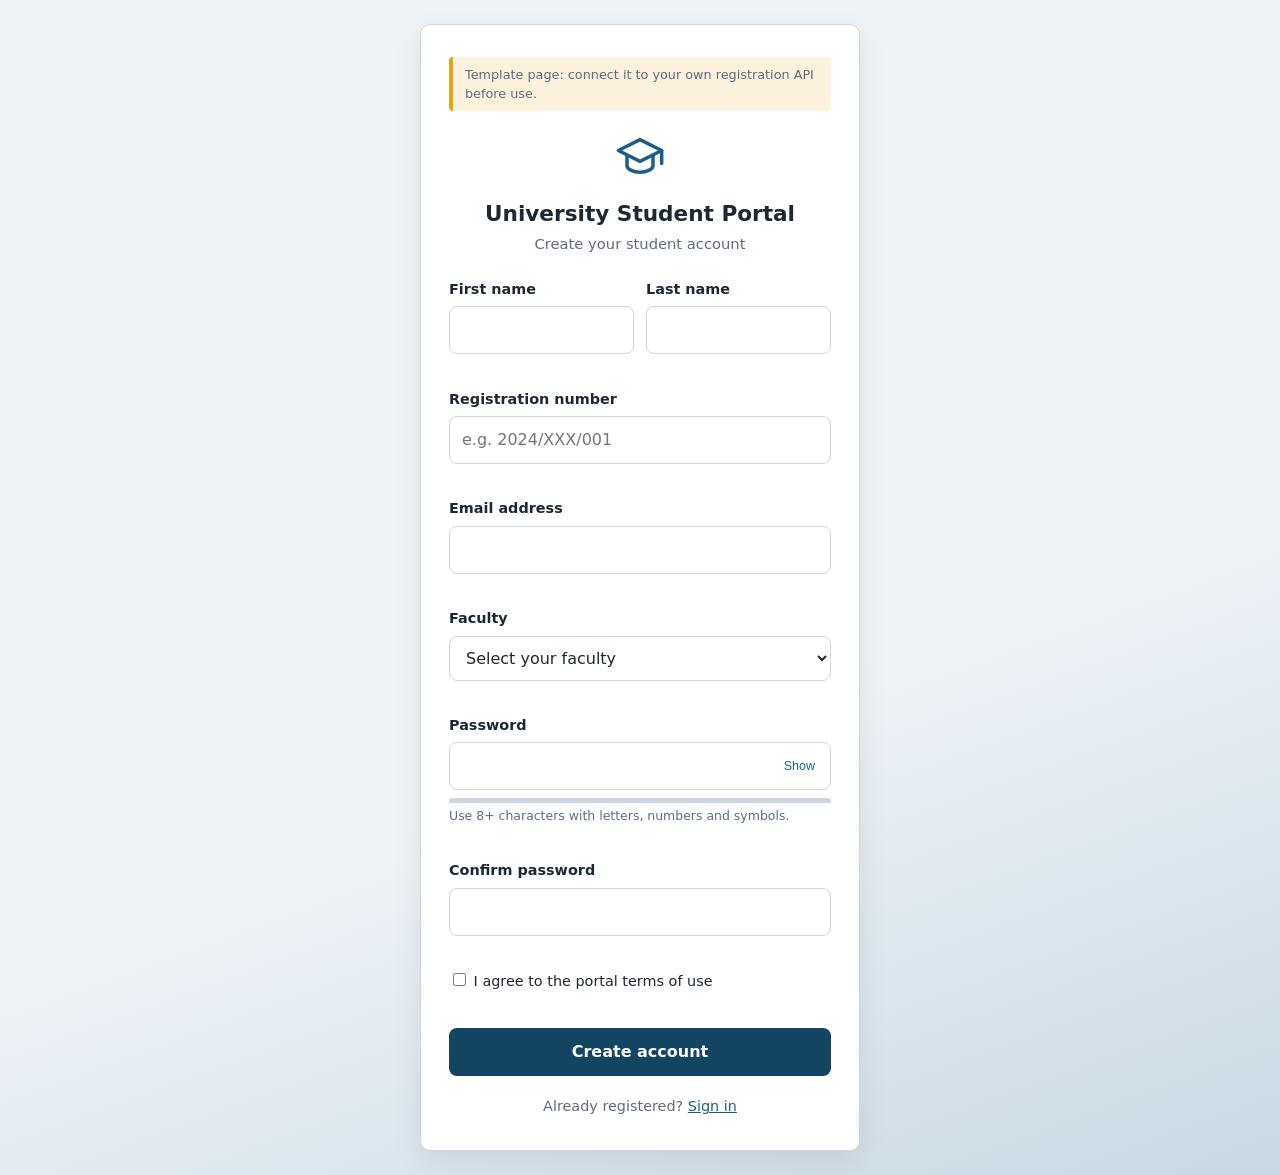
==== index.html @ 55754a1e "Rename signup.html to index.html" ====
<!DOCTYPE html>
<html lang="en">
<head>
  <meta charset="UTF-8">
  <meta name="viewport" content="width=device-width, initial-scale=1">
  <meta name="description" content="Student portal sign-up template">
  <title>Student Sign Up | University Student Portal</title>
  <link rel="stylesheet" href="styles.css">
  <script src="app.js" defer></script>
</head>
<body>
  <main class="card">
    <p class="demo-banner">Template page: connect it to your own registration API before use.</p>

    <header class="brand">
      <svg viewBox="0 0 24 24" fill="none" stroke="currentColor" stroke-width="1.6" stroke-linecap="round" stroke-linejoin="round" aria-hidden="true">
        <path d="M2 9l10-5 10 5-10 5z"/><path d="M6 11.5V16c0 1.5 2.7 3 6 3s6-1.5 6-3v-4.5"/><path d="M22 9v6"/>
      </svg>
      <h1 data-institution>University Student Portal</h1>
      <p>Create your student account</p>
    </header>

    <div id="alert" class="alert" role="alert" aria-live="polite"></div>

    <form id="signup-form" novalidate>
      <div class="row">
        <div class="field">
          <label for="firstName">First name</label>
          <input id="firstName" name="firstName" type="text" autocomplete="given-name" required>
          <p class="error" id="firstName-error"></p>
        </div>
        <div class="field">
          <label for="lastName">Last name</label>
          <input id="lastName" name="lastName" type="text" autocomplete="family-name" required>
          <p class="error" id="lastName-error"></p>
        </div>
      </div>

      <div class="field">
        <label for="regNo">Registration number</label>
        <input id="regNo" name="regNo" type="text" autocomplete="off" placeholder="e.g. 2024/XXX/001" required>
        <p class="error" id="regNo-error"></p>
      </div>

      <div class="field">
        <label for="email">Email address</label>
        <input id="email" name="email" type="email" autocomplete="email" required>
        <p class="error" id="email-error"></p>
      </div>

      <div class="field">
        <label for="faculty">Faculty</label>
        <select id="faculty" name="faculty" required>
          <option value="">Select your faculty</option>
          <option>Applied Sciences</option>
          <option>Computing and Informatics</option>
          <option>Engineering</option>
          <option>Medicine</option>
          <option>Business and Management</option>
          <option>Interdisciplinary Studies</option>
        </select>
        <p class="error" id="faculty-error"></p>
      </div>

      <div class="field">
        <label for="password">Password</label>
        <div class="password-wrap">
          <input id="password" name="password" type="password" autocomplete="new-password" required minlength="8" aria-describedby="strength-label">
          <button type="button" class="toggle-pw" data-toggle="password" aria-label="Show password">Show</button>
        </div>
        <div class="strength" aria-hidden="true"><span id="strength-bar"></span></div>
        <p class="strength-label" id="strength-label">Use 8+ characters with letters, numbers and symbols.</p>
        <p class="error" id="password-error"></p>
      </div>

      <div class="field">
        <label for="confirm">Confirm password</label>
        <input id="confirm" name="confirm" type="password" autocomplete="new-password" required>
        <p class="error" id="confirm-error"></p>
      </div>

      <div class="field">
        <label style="font-weight:400"><input type="checkbox" id="terms" style="width:auto"> I agree to the portal terms of use</label>
        <p class="error" id="terms-error"></p>
      </div>

      <button class="btn" type="submit">Create account</button>
    </form>

    <p class="switch">Already registered? <a href="login.html">Sign in</a></p>
  </main>
</body>
</html>
---- styles.css ----
/* Student portal template: shared styles (no external dependencies) */
:root {
  --brand: #1b5e8c;
  --brand-dark: #134563;
  --accent: #e8a317;
  --bg: #eef3f7;
  --card: #ffffff;
  --text: #1c2833;
  --muted: #5d6d7e;
  --border: #ccd6df;
  --error: #c0392b;
  --success: #1e8449;
  --radius: 10px;
  --font: system-ui, -apple-system, "Segoe UI", Roboto, Arial, sans-serif;
}

@media (prefers-color-scheme: dark) {
  :root {
    --bg: #0f1a22;
    --card: #17242e;
    --text: #e8eef2;
    --muted: #9fb0bd;
    --border: #2f4352;
    --brand: #4aa3d8;
    --brand-dark: #2d84b8;
    --error: #ff7b6b;
    --success: #58d68d;
  }
}

*, *::before, *::after { box-sizing: border-box; }

body {
  margin: 0;
  min-height: 100vh;
  display: grid;
  place-items: center;
  padding: 24px 16px;
  font-family: var(--font);
  color: var(--text);
  background: linear-gradient(160deg, var(--bg) 60%, color-mix(in srgb, var(--brand) 18%, var(--bg)));
  line-height: 1.5;
}

.card {
  width: 100%;
  max-width: 440px;
  background: var(--card);
  border: 1px solid var(--border);
  border-radius: var(--radius);
  padding: 32px 28px;
  box-shadow: 0 10px 30px rgba(0, 0, 0, 0.08);
}

.demo-banner {
  margin: 0 0 20px;
  padding: 8px 12px;
  font-size: 0.8rem;
  color: var(--muted);
  background: color-mix(in srgb, var(--accent) 15%, transparent);
  border-left: 4px solid var(--accent);
  border-radius: 4px;
}

.brand { text-align: center; margin-bottom: 24px; }
.brand svg { width: 52px; height: 52px; color: var(--brand); }
.brand h1 { margin: 8px 0 2px; font-size: 1.35rem; }
.brand p { margin: 0; color: var(--muted); font-size: 0.92rem; }

.field { margin-bottom: 16px; }
.row { display: grid; grid-template-columns: 1fr 1fr; gap: 12px; }
@media (max-width: 440px) { .row { grid-template-columns: 1fr; } }

label { display: block; margin-bottom: 6px; font-size: 0.9rem; font-weight: 600; }

input, select {
  width: 100%;
  padding: 11px 12px;
  font: inherit;
  color: var(--text);
  background: var(--card);
  border: 1.5px solid var(--border);
  border-radius: 8px;
  transition: border-color 0.15s, box-shadow 0.15s;
}

input:focus-visible, select:focus-visible, button:focus-visible, a:focus-visible {
  outline: none;
  border-color: var(--brand);
  box-shadow: 0 0 0 3px color-mix(in srgb, var(--brand) 30%, transparent);
}

input[aria-invalid="true"] { border-color: var(--error); }

.error {
  min-height: 1.1em;
  margin: 4px 0 0;
  font-size: 0.8rem;
  color: var(--error);
}

.password-wrap { position: relative; }
.password-wrap input { padding-right: 64px; }
.toggle-pw {
  position: absolute;
  top: 50%;
  right: 8px;
  transform: translateY(-50%);
  padding: 4px 8px;
  font-size: 0.78rem;
  color: var(--brand);
  background: none;
  border: 0;
  border-radius: 6px;
  cursor: pointer;
}

.strength { height: 5px; margin-top: 8px; background: var(--border); border-radius: 3px; overflow: hidden; }
.strength span { display: block; height: 100%; width: 0; background: var(--error); transition: width 0.25s, background 0.25s; }
.strength-label { margin: 4px 0 0; font-size: 0.78rem; color: var(--muted); }

.inline { display: flex; justify-content: space-between; align-items: center; margin: 4px 0 20px; font-size: 0.88rem; }
.inline label { display: flex; align-items: center; gap: 8px; margin: 0; font-weight: 400; }
.inline input[type="checkbox"] { width: auto; }

.btn {
  width: 100%;
  padding: 12px;
  font: inherit;
  font-weight: 600;
  color: #fff;
  background: var(--brand-dark);
  border: 0;
  border-radius: 8px;
  cursor: pointer;
  transition: filter 0.15s, transform 0.05s;
}
.btn:hover:not(:disabled) { filter: brightness(1.1); }
.btn:active:not(:disabled) { transform: translateY(1px); }
.btn:disabled { opacity: 0.6; cursor: not-allowed; }

.alert { display: none; margin-bottom: 16px; padding: 10px 12px; font-size: 0.88rem; border-radius: 8px; }
.alert.show { display: block; }
.alert.err { color: var(--error); background: color-mix(in srgb, var(--error) 12%, transparent); }
.alert.ok { color: var(--success); background: color-mix(in srgb, var(--success) 12%, transparent); }

.switch { margin: 20px 0 0; text-align: center; font-size: 0.9rem; color: var(--muted); }
a { color: var(--brand); }

@media (prefers-reduced-motion: reduce) {
  * { transition: none !important; }
}
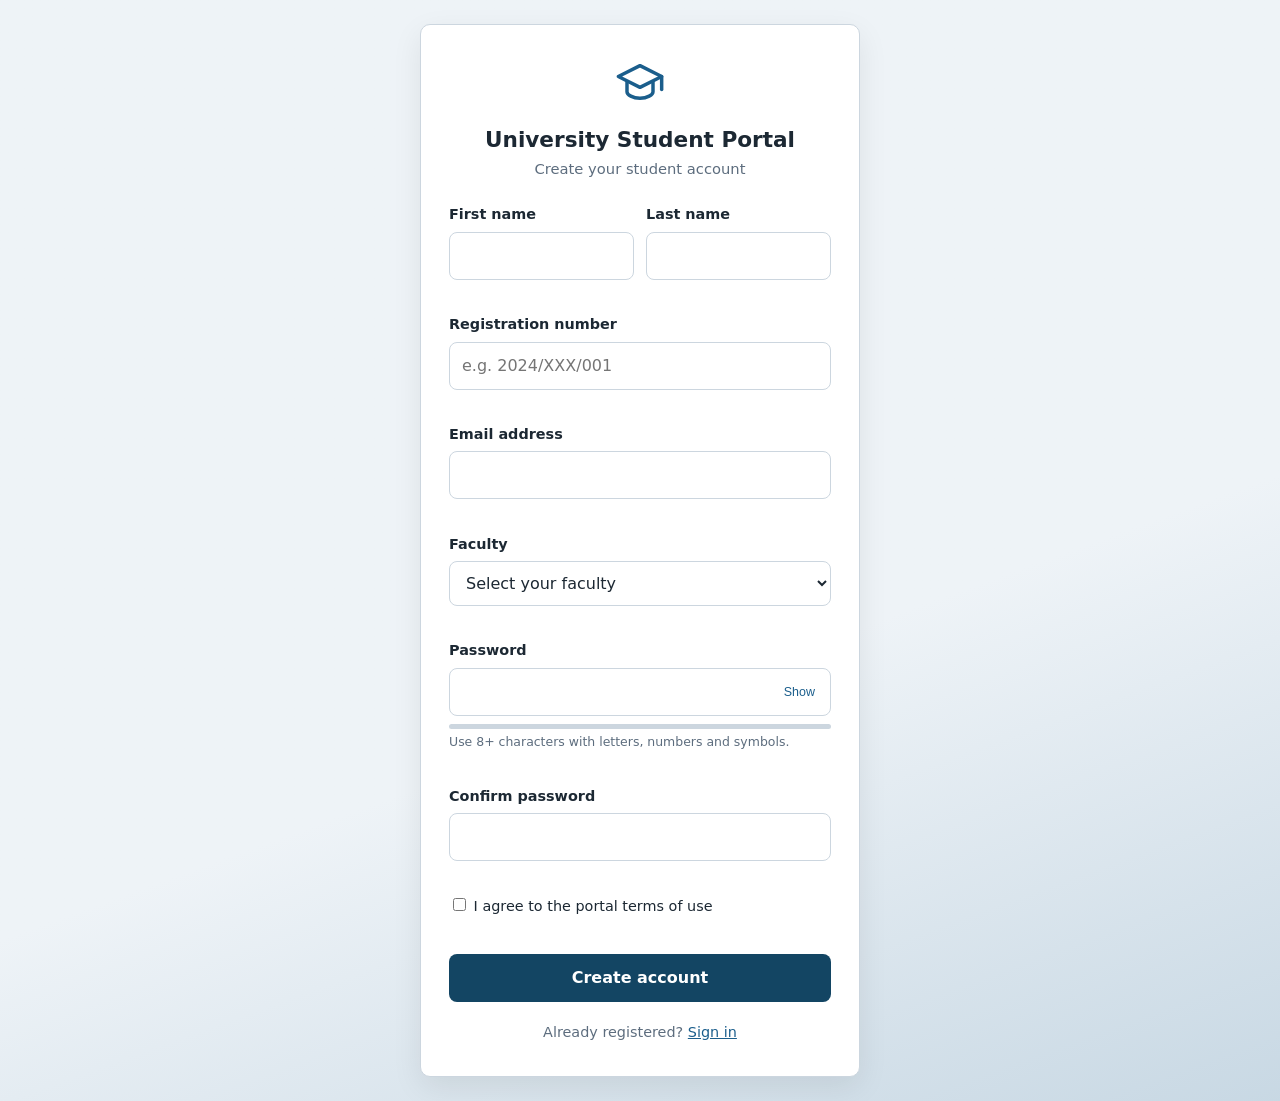
==== commit 7e768f9f: "Remove demo banner from index.html Removed demo banner text from the main section." ====
--- a/index.html
+++ b/index.html
@@ -10,7 +10,6 @@
 </head>
 <body>
   <main class="card">
-    <p class="demo-banner">Template page: connect it to your own registration API before use.</p>
 
     <header class="brand">
       <svg viewBox="0 0 24 24" fill="none" stroke="currentColor" stroke-width="1.6" stroke-linecap="round" stroke-linejoin="round" aria-hidden="true">
